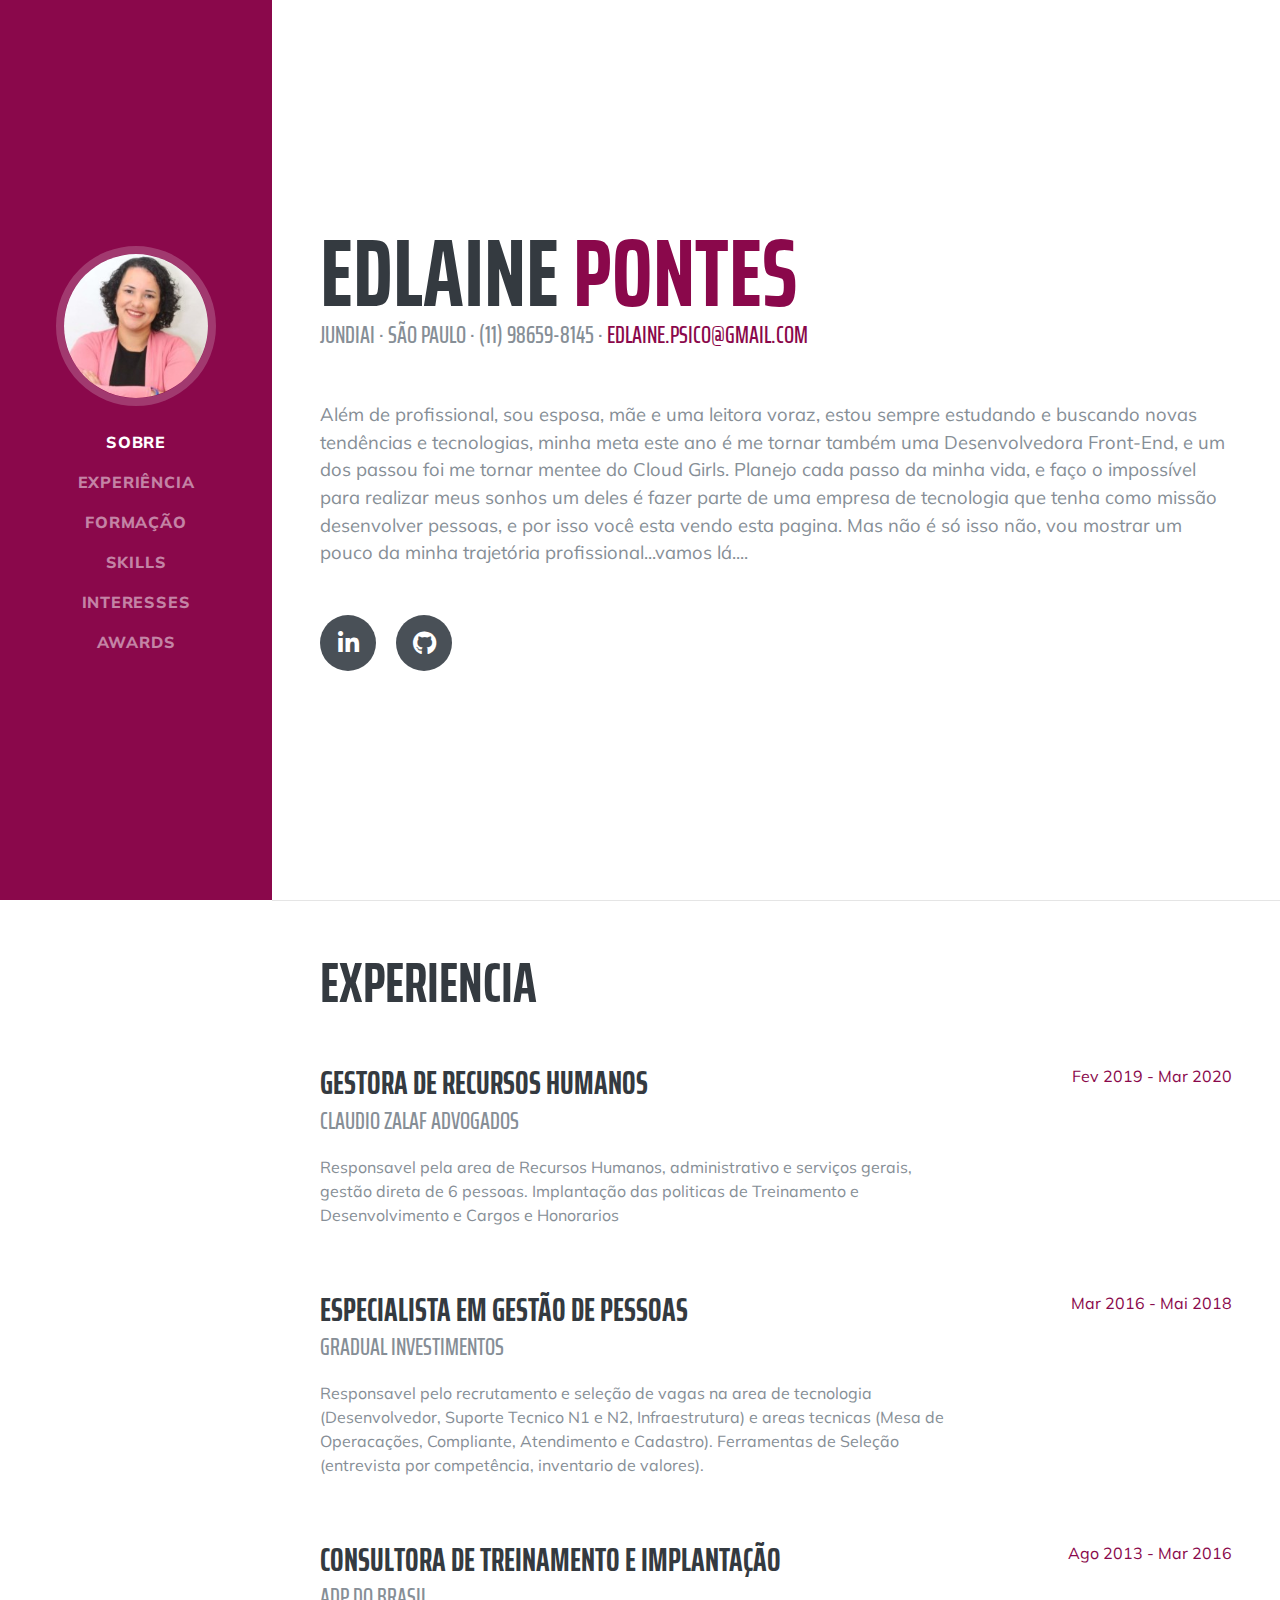
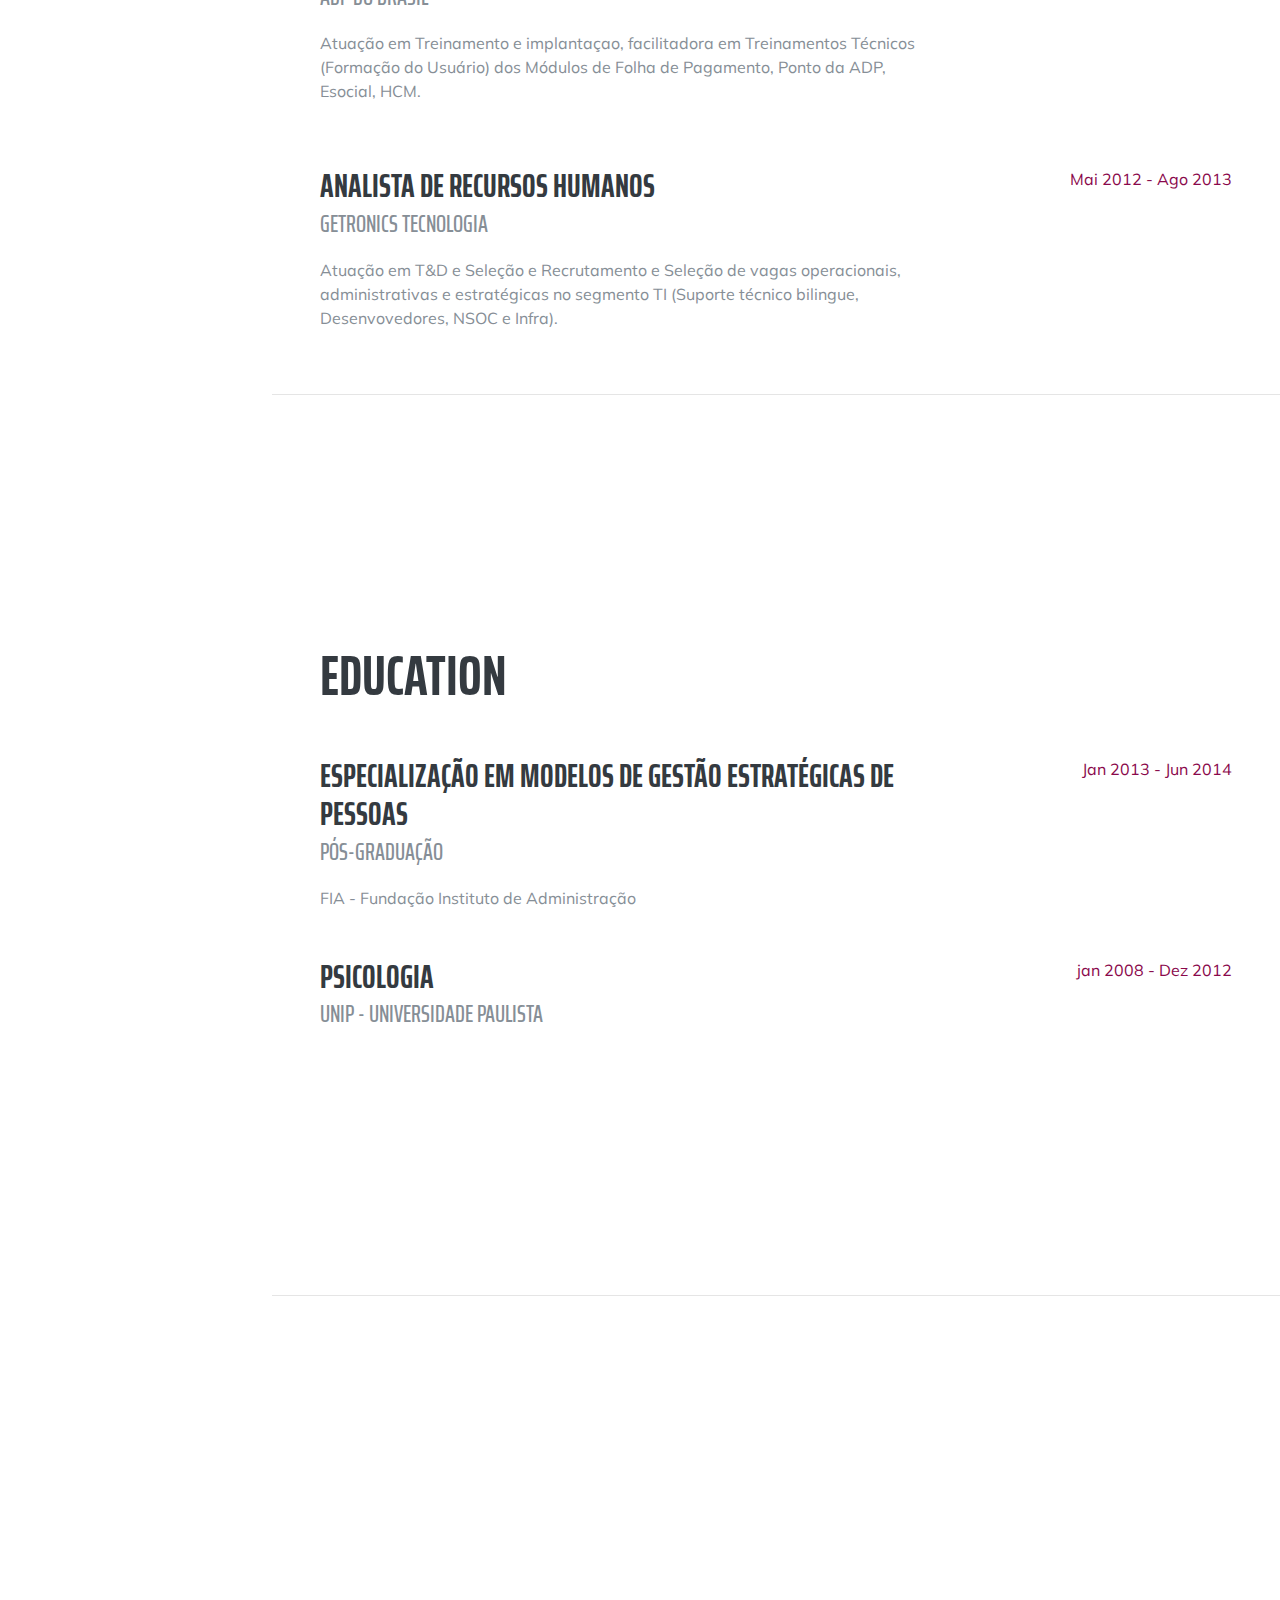
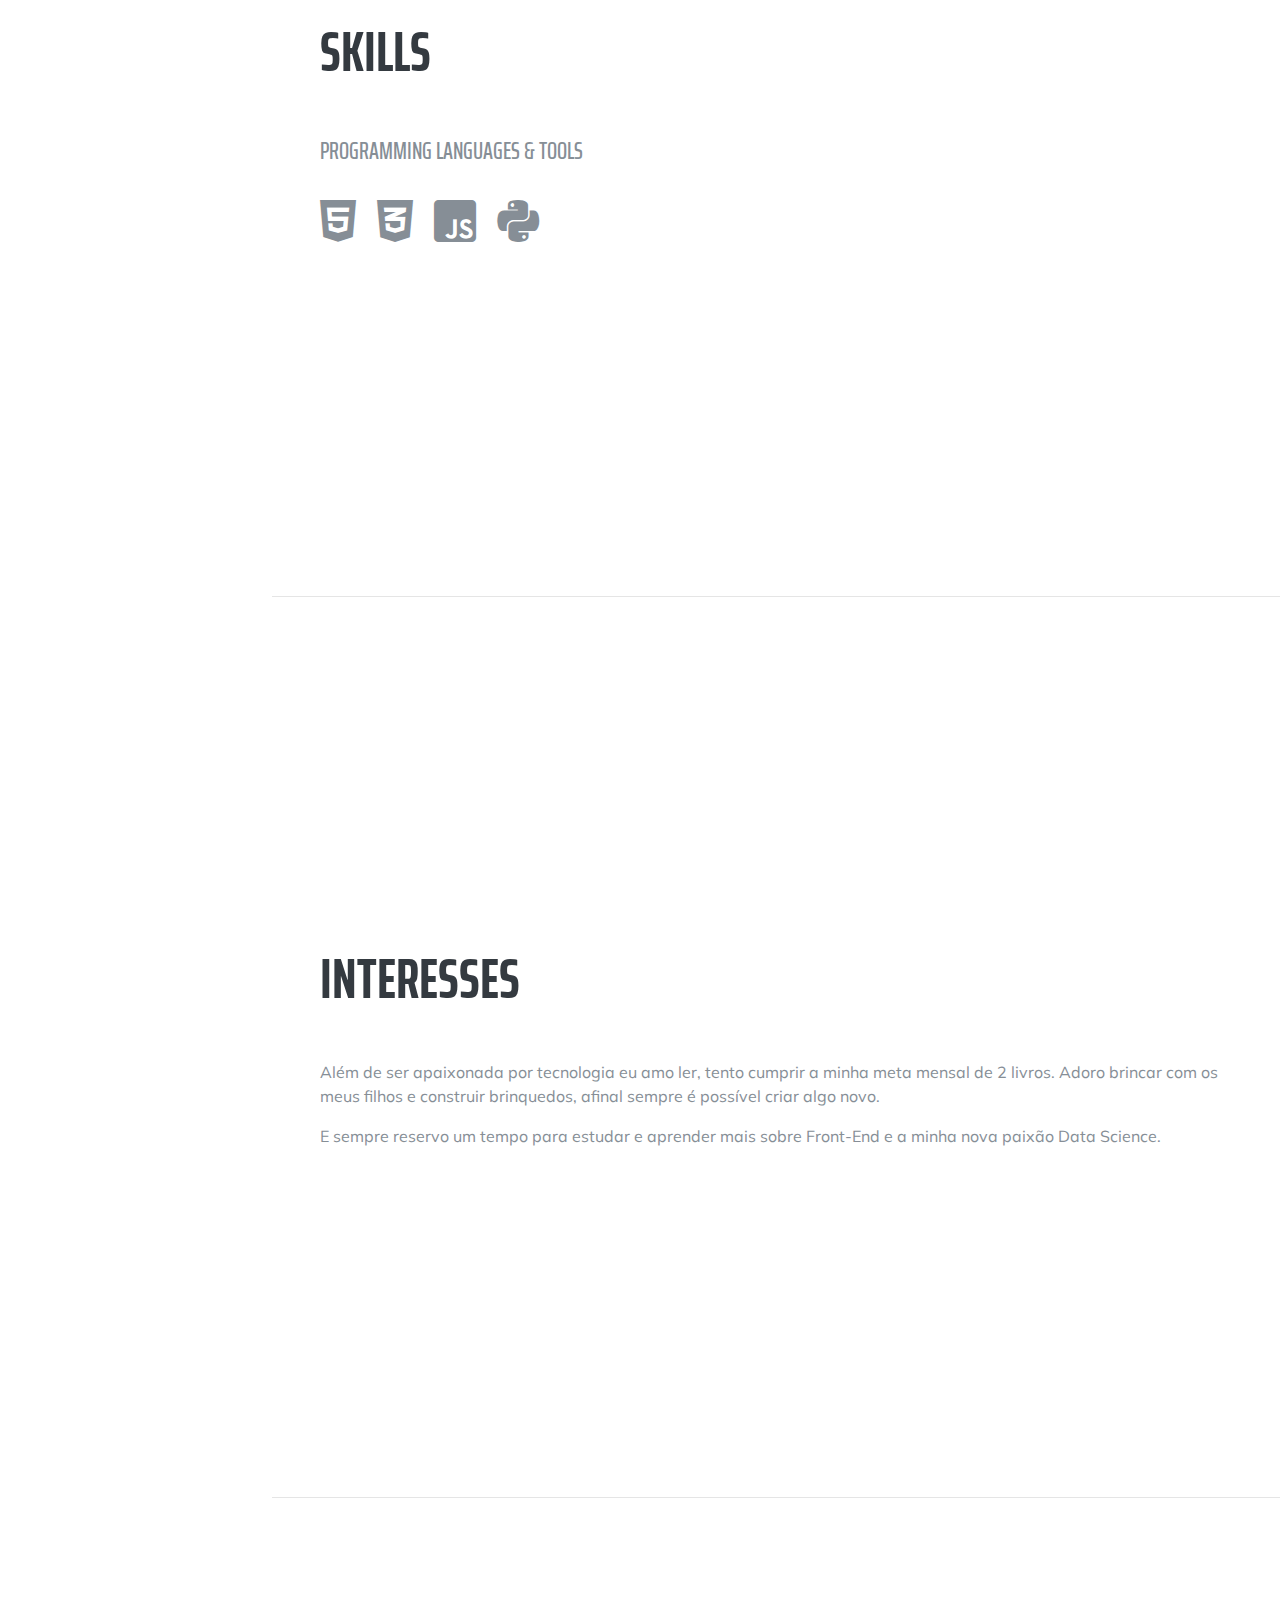
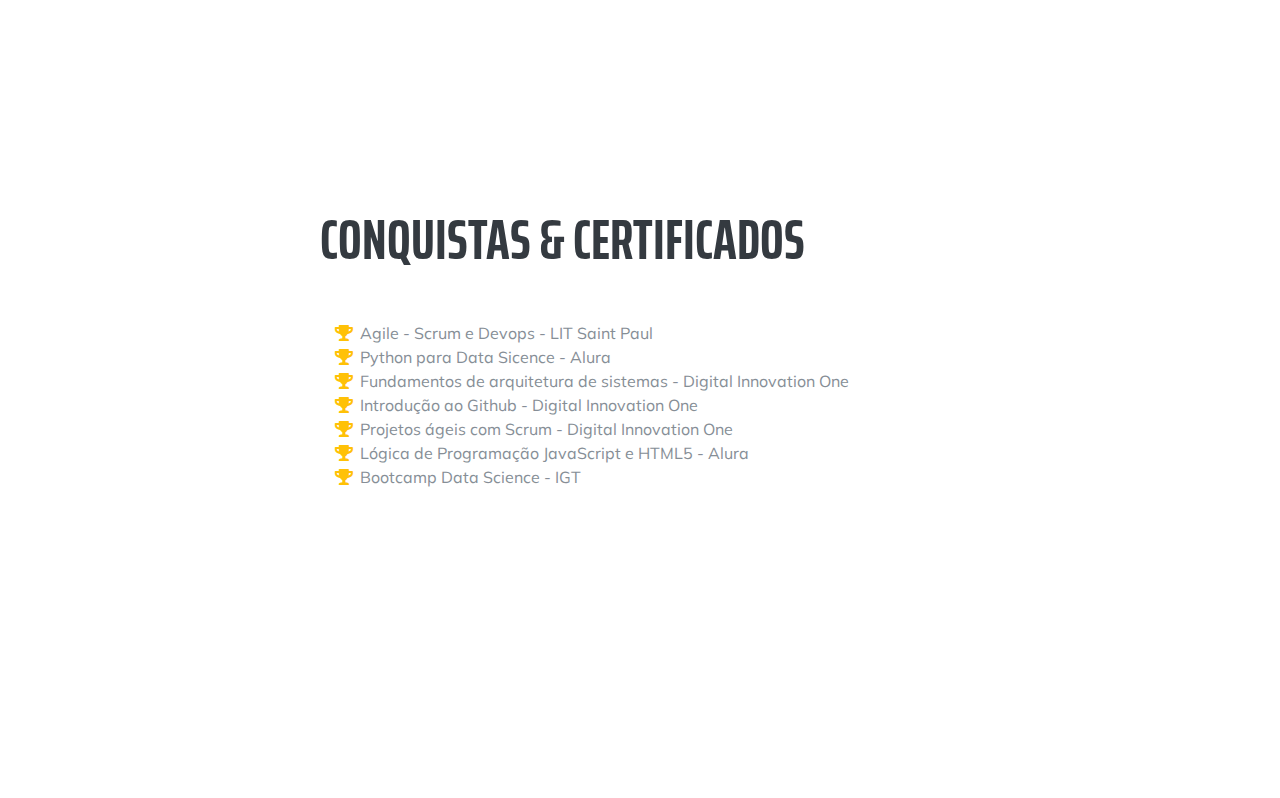
==== index.html @ 1768e77c "primeiro comit pagina pessoal" ====
<!DOCTYPE html>
<html lang="en">

<head>

  <meta charset="utf-8">
  <meta name="viewport" content="width=device-width, initial-scale=1, shrink-to-fit=no">
  <meta name="description" content="">
  <meta name="author" content="">

  <title>Curriculo - Edlaine Pontes</title>

  <!-- Bootstrap core CSS -->
  <link href="vendor/bootstrap/css/bootstrap.min.css" rel="stylesheet">

  <!-- Custom fonts for this template -->
  <link href="https://fonts.googleapis.com/css?family=Saira+Extra+Condensed:500,700" rel="stylesheet">
  <link href="https://fonts.googleapis.com/css?family=Muli:400,400i,800,800i" rel="stylesheet">
  <link href="vendor/fontawesome-free/css/all.min.css" rel="stylesheet">

  <!-- Custom styles for this template -->
  <link href="css/resume.css" rel="stylesheet">

</head>

<body id="page-top">

  <nav class="navbar navbar-expand-lg navbar-dark bg-primary fixed-top" id="sideNav">
    <a class="navbar-brand js-scroll-trigger" href="#page-top">
      <span class="d-block d-lg-none">Edlaine Pontes</span>
      <span class="d-none d-lg-block">
        <img class="img-fluid img-profile rounded-circle mx-auto mb-2" src="img/profile.jpg" alt="imagem do perfil da Edlaine Pontes sorrindo">
      </span>
    </a>
    <button class="navbar-toggler" type="button" data-toggle="collapse" data-target="#navbarSupportedContent" aria-controls="navbarSupportedContent" aria-expanded="false" aria-label="Toggle navigation">
      <span class="navbar-toggler-icon"></span>
    </button>
    <div class="collapse navbar-collapse" id="navbarSupportedContent">
      <ul class="navbar-nav">
        <li class="nav-item">
          <a class="nav-link js-scroll-trigger" href="#about">Sobre</a>
        </li>
        <li class="nav-item">
          <a class="nav-link js-scroll-trigger" href="#experience">Experiência</a>
        </li>
        <li class="nav-item">
          <a class="nav-link js-scroll-trigger" href="#education">Formação</a>
        </li>
        <li class="nav-item">
          <a class="nav-link js-scroll-trigger" href="#skills">Skills</a>
        </li>
        <li class="nav-item">
          <a class="nav-link js-scroll-trigger" href="#interests">Interesses</a>
        </li>
        <li class="nav-item">
          <a class="nav-link js-scroll-trigger" href="#awards">Awards</a>
        </li>
      </ul>
    </div>
  </nav>

  <div class="container-fluid p-0">

    <section class="resume-section p-3 p-lg-5 d-flex align-items-center" id="about">
      <div class="w-100">
        <h1 class="mb-0">Edlaine 
          <span class="text-primary">Pontes</span>
        </h1>
        <div class="subheading mb-5">Jundiai · São Paulo · (11) 98659-8145 ·
          <a href="mailto:edlaine.psico@gmail.com">edlaine.psico@gmail.com</a>
        </div>
        <p class="lead mb-5">Além de profissional, sou esposa, mãe e uma leitora voraz, estou sempre estudando e buscando novas tendências e tecnologias, minha meta este ano é me tornar também uma Desenvolvedora Front-End, e um dos passou foi me tornar mentee do Cloud Girls. Planejo cada passo da minha vida, e faço o impossível para realizar meus sonhos um deles é fazer parte de uma empresa de tecnologia que tenha como missão desenvolver pessoas, e por isso você esta vendo esta pagina. Mas não é só isso não, vou mostrar um pouco da minha trajetória profissional...vamos lá....</p>
        <div class="social-icons">
          <a href="https://www.linkedin.com/in/edlaine-pontes/">
            <i class="fab fa-linkedin-in"></i>
          </a>
          <a href="https://github.com/Edlaine-Pontes">
            <i class="fab fa-github"></i>
          </a>
          
        </div>
      </div>
    </section>

    <hr class="m-0">

    <section class="resume-section p-3 p-lg-5 d-flex justify-content-center" id="experience">
      <div class="w-100">
        <h2 class="mb-5">Experiencia</h2>

        <div class="resume-item d-flex flex-column flex-md-row justify-content-between mb-5">
          <div class="resume-content">
            <h3 class="mb-0">Gestora de Recursos Humanos</h3>
            <div class="subheading mb-3">Claudio Zalaf Advogados</div>
            <p>Responsavel pela area de Recursos Humanos, administrativo e serviços gerais, gestão direta de 6 pessoas. Implantação das politicas de Treinamento e Desenvolvimento e Cargos e Honorarios </p>
          </div>
          <div class="resume-date text-md-right">
            <span class="text-primary">Fev 2019 - Mar 2020</span>
          </div>
        </div>

        <div class="resume-item d-flex flex-column flex-md-row justify-content-between mb-5">
          <div class="resume-content">
            <h3 class="mb-0">Especialista em Gestão de Pessoas</h3>
            <div class="subheading mb-3">Gradual Investimentos</div>
            <p>Responsavel pelo recrutamento e seleção de vagas na area de tecnologia (Desenvolvedor, Suporte Tecnico N1 e N2, Infraestrutura) e areas tecnicas (Mesa de Operacações, Compliante, Atendimento e Cadastro). Ferramentas de Seleção (entrevista por competência, inventario de valores).</p>
          </div>
          <div class="resume-date text-md-right">
            <span class="text-primary">Mar 2016 - Mai 2018</span>
          </div>
        </div>

        <div class="resume-item d-flex flex-column flex-md-row justify-content-between mb-5">
          <div class="resume-content">
            <h3 class="mb-0">Consultora de Treinamento e Implantação</h3>
            <div class="subheading mb-3">ADP do Brasil</div>
            <p>Atuação em Treinamento e implantaçao, facilitadora em Treinamentos Técnicos (Formação do Usuário) dos Módulos de Folha de Pagamento, Ponto da ADP, Esocial,  HCM.</p>
          </div>
          <div class="resume-date text-md-right">
            <span class="text-primary">Ago 2013 - Mar 2016</span>
          </div>
        </div>

        <div class="resume-item d-flex flex-column flex-md-row justify-content-between">
          <div class="resume-content">
            <h3 class="mb-0">Analista de Recursos Humanos</h3>
            <div class="subheading mb-3">Getronics Tecnologia</div>
            <p>Atuação em T&D e Seleção e Recrutamento e Seleção de vagas operacionais, administrativas e estratégicas no segmento TI (Suporte técnico bilingue, Desenvovedores, NSOC e Infra).</p>
          </div>
          <div class="resume-date text-md-right">
            <span class="text-primary">Mai 2012 - Ago 2013</span>
          </div>
        </div>

      </div>

    </section>

    <hr class="m-0">

    <section class="resume-section p-3 p-lg-5 d-flex align-items-center" id="education">
      <div class="w-100">
        <h2 class="mb-5">Education</h2>

        <div class="resume-item d-flex flex-column flex-md-row justify-content-between mb-5">
          <div class="resume-content">
            <h3 class="mb-0">ESPECIALIZAÇÃO EM MODELOS DE GESTÃO ESTRATÉGICAS DE PESSOAS</h3>
            <div class="subheading mb-3">PÓS-GRADUAÇÃO </div>
            <div>FIA - Fundação Instituto de Administração</div>
            
          </div>
          <div class="resume-date text-md-right">
            <span class="text-primary">Jan 2013 - Jun 2014</span>
          </div>
        </div>

        <div class="resume-item d-flex flex-column flex-md-row justify-content-between">
          <div class="resume-content">
            <h3 class="mb-0">PSICOLOGIA</h3>
            <div class="subheading mb-3">UNIP - UNIVERSIDADE PAULISTA</div>
          
          </div>
          <div class="resume-date text-md-right">
            <span class="text-primary">jan 2008 - Dez 2012</span>
          </div>
        </div>

      </div>
    </section>

    <hr class="m-0">

    <section class="resume-section p-3 p-lg-5 d-flex align-items-center" id="skills">
      <div class="w-100">
        <h2 class="mb-5">Skills</h2>

        <div class="subheading mb-3">Programming Languages &amp; Tools</div>
        <ul class="list-inline dev-icons">
          <li class="list-inline-item">
            <i class="fab fa-html5"></i>
          </li>
          <li class="list-inline-item">
            <i class="fab fa-css3-alt"></i>
          </li>
          <li class="list-inline-item">
            <i class="fab fa-js-square"></i>
          </li>
          <li class="list-inline-item">
            <i class="fab fa-python"></i>
          </li>
          
        </ul>
    </section>

    <hr class="m-0">

    <section class="resume-section p-3 p-lg-5 d-flex align-items-center" id="interests">
      <div class="w-100">
        <h2 class="mb-5">Interesses</h2>
        <p>Além de ser apaixonada por tecnologia eu amo ler, tento cumprir a minha meta mensal de 2 livros. Adoro brincar com os meus filhos e construir brinquedos, afinal sempre é possível criar algo novo.</p>
        <p class="mb-0">E sempre reservo um tempo para estudar e aprender mais sobre Front-End e a minha nova paixão Data Science.</p>
      </div>
    </section>

    <hr class="m-0">

    <section class="resume-section p-3 p-lg-5 d-flex align-items-center" id="awards">
      <div class="w-100">
        <h2 class="mb-5">Conquistas &amp; Certificados</h2>
        <ul class="fa-ul mb-0">
          <li>
            <i class="fa-li fa fa-trophy text-warning"></i>
            Agile - Scrum e Devops - LIT Saint Paul</li>
          <li>
            <i class="fa-li fa fa-trophy text-warning"></i>
            Python para Data Sicence - Alura</li>
          <li>
            <i class="fa-li fa fa-trophy text-warning"></i>
            Fundamentos de arquitetura de sistemas - Digital Innovation One</li>
          <li>
            <i class="fa-li fa fa-trophy text-warning"></i>
            Introdução ao Github - Digital Innovation One</li>
          <li>
            <i class="fa-li fa fa-trophy text-warning"></i>
            Projetos ágeis com Scrum - Digital Innovation One</li>
          <li>
            <i class="fa-li fa fa-trophy text-warning"></i>
            Lógica de Programação JavaScript e HTML5 - Alura</li>
          <li>
            <i class="fa-li fa fa-trophy text-warning"></i>
            Bootcamp Data Science - IGT</li>
        </ul>
      </div>
    </section>

  </div>

  <!-- Bootstrap core JavaScript -->
  <script src="vendor/jquery/jquery.min.js"></script>
  <script src="vendor/bootstrap/js/bootstrap.bundle.min.js"></script>

  <!-- Plugin JavaScript -->
  <script src="vendor/jquery-easing/jquery.easing.min.js"></script>

  <!-- Custom scripts for this template -->
  <script src="js/resume.min.js"></script>

</body>

</html>
---- css/resume.css ----
/*!
 * Start Bootstrap - Resume v5.0.8 (https://startbootstrap.com/template-overviews/resume)
 * Copyright 2013-2019 Start Bootstrap
 * Licensed under MIT (https://github.com/BlackrockDigital/startbootstrap-resume/blob/master/LICENSE)
 */

body {
  font-family: 'Muli', -apple-system, BlinkMacSystemFont, 'Segoe UI', Roboto, 'Helvetica Neue', Arial, sans-serif, 'Apple Color Emoji', 'Segoe UI Emoji', 'Segoe UI Symbol', 'Noto Color Emoji';
  padding-top: 54px;
  color: #868e96;
}

@media (min-width: 992px) {
  body {
    padding-top: 0;
    padding-left: 17rem;
  }
}

h1,
h2,
h3,
h4,
h5,
h6 {
  font-family: 'Saira Extra Condensed', -apple-system, BlinkMacSystemFont, 'Segoe UI', Roboto, 'Helvetica Neue', Arial, sans-serif, 'Apple Color Emoji', 'Segoe UI Emoji', 'Segoe UI Symbol', 'Noto Color Emoji';
  font-weight: 700;
  text-transform: uppercase;
  color: #343a40;
}

h1 {
  font-size: 6rem;
  line-height: 5.5rem;
}

h2 {
  font-size: 3.5rem;
}

h3 {
  font-size: 2rem;
}

p.lead {
  font-size: 1.15rem;
  font-weight: 400;
}

.subheading {
  text-transform: uppercase;
  font-weight: 500;
  font-family: 'Saira Extra Condensed', -apple-system, BlinkMacSystemFont, 'Segoe UI', Roboto, 'Helvetica Neue', Arial, sans-serif, 'Apple Color Emoji', 'Segoe UI Emoji', 'Segoe UI Symbol', 'Noto Color Emoji';
  font-size: 1.5rem;
}

.social-icons a {
  display: inline-block;
  height: 3.5rem;
  width: 3.5rem;
  background-color: #495057;
  color: #fff !important;
  border-radius: 100%;
  text-align: center;
  font-size: 1.5rem;
  line-height: 3.5rem;
  margin-right: 1rem;
}

.social-icons a:last-child {
  margin-right: 0;
}

.social-icons a:hover {
  background-color:#8A084B;
}

.dev-icons {
  font-size: 3rem;
}

.dev-icons .list-inline-item i:hover {
  color: #8A084B;
}

#sideNav .navbar-nav .nav-item .nav-link {
  font-weight: 800;
  letter-spacing: 0.05rem;
  text-transform: uppercase;
}

#sideNav .navbar-toggler:focus {
  outline-color: #DF0174;
}

@media (min-width: 992px) {
  #sideNav {
    text-align: center;
    position: fixed;
    top: 0;
    left: 0;
    display: flex;
    flex-direction: column;
    width: 17rem;
    height: 100vh;
  }
  #sideNav .navbar-brand {
    display: flex;
    margin: auto auto 0;
    padding: 0.5rem;
  }
  #sideNav .navbar-brand .img-profile {
    max-width: 10rem;
    max-height: 10rem;
    border: 0.5rem solid rgba(255, 255, 255, 0.2);
  }
  #sideNav .navbar-collapse {
    display: flex;
    align-items: flex-start;
    flex-grow: 0;
    width: 100%;
    margin-bottom: auto;
  }
  #sideNav .navbar-collapse .navbar-nav {
    flex-direction: column;
    width: 100%;
  }
  #sideNav .navbar-collapse .navbar-nav .nav-item {
    display: block;
  }
  #sideNav .navbar-collapse .navbar-nav .nav-item .nav-link {
    display: block;
  }
}

section.resume-section {
  padding-top: 5rem !important;
  padding-bottom: 5rem !important;
  max-width: 75rem;
}

section.resume-section .resume-item .resume-date {
  min-width: none;
}

@media (min-width: 768px) {
  section.resume-section {
    min-height: 100vh;
  }
  section.resume-section .resume-item .resume-date {
    min-width: 18rem;
  }
}

@media (min-width: 992px) {
  section.resume-section {
    padding-top: 3rem !important;
    padding-bottom: 3rem !important;
  }
}

.bg-primary {
  background-color: #8A084B !important;
}

.text-primary {
  color: #8A084B !important;
}

a {
  color: #8A084B;
}

a:hover, a:focus, a:active {
  color: #8A084B;
}
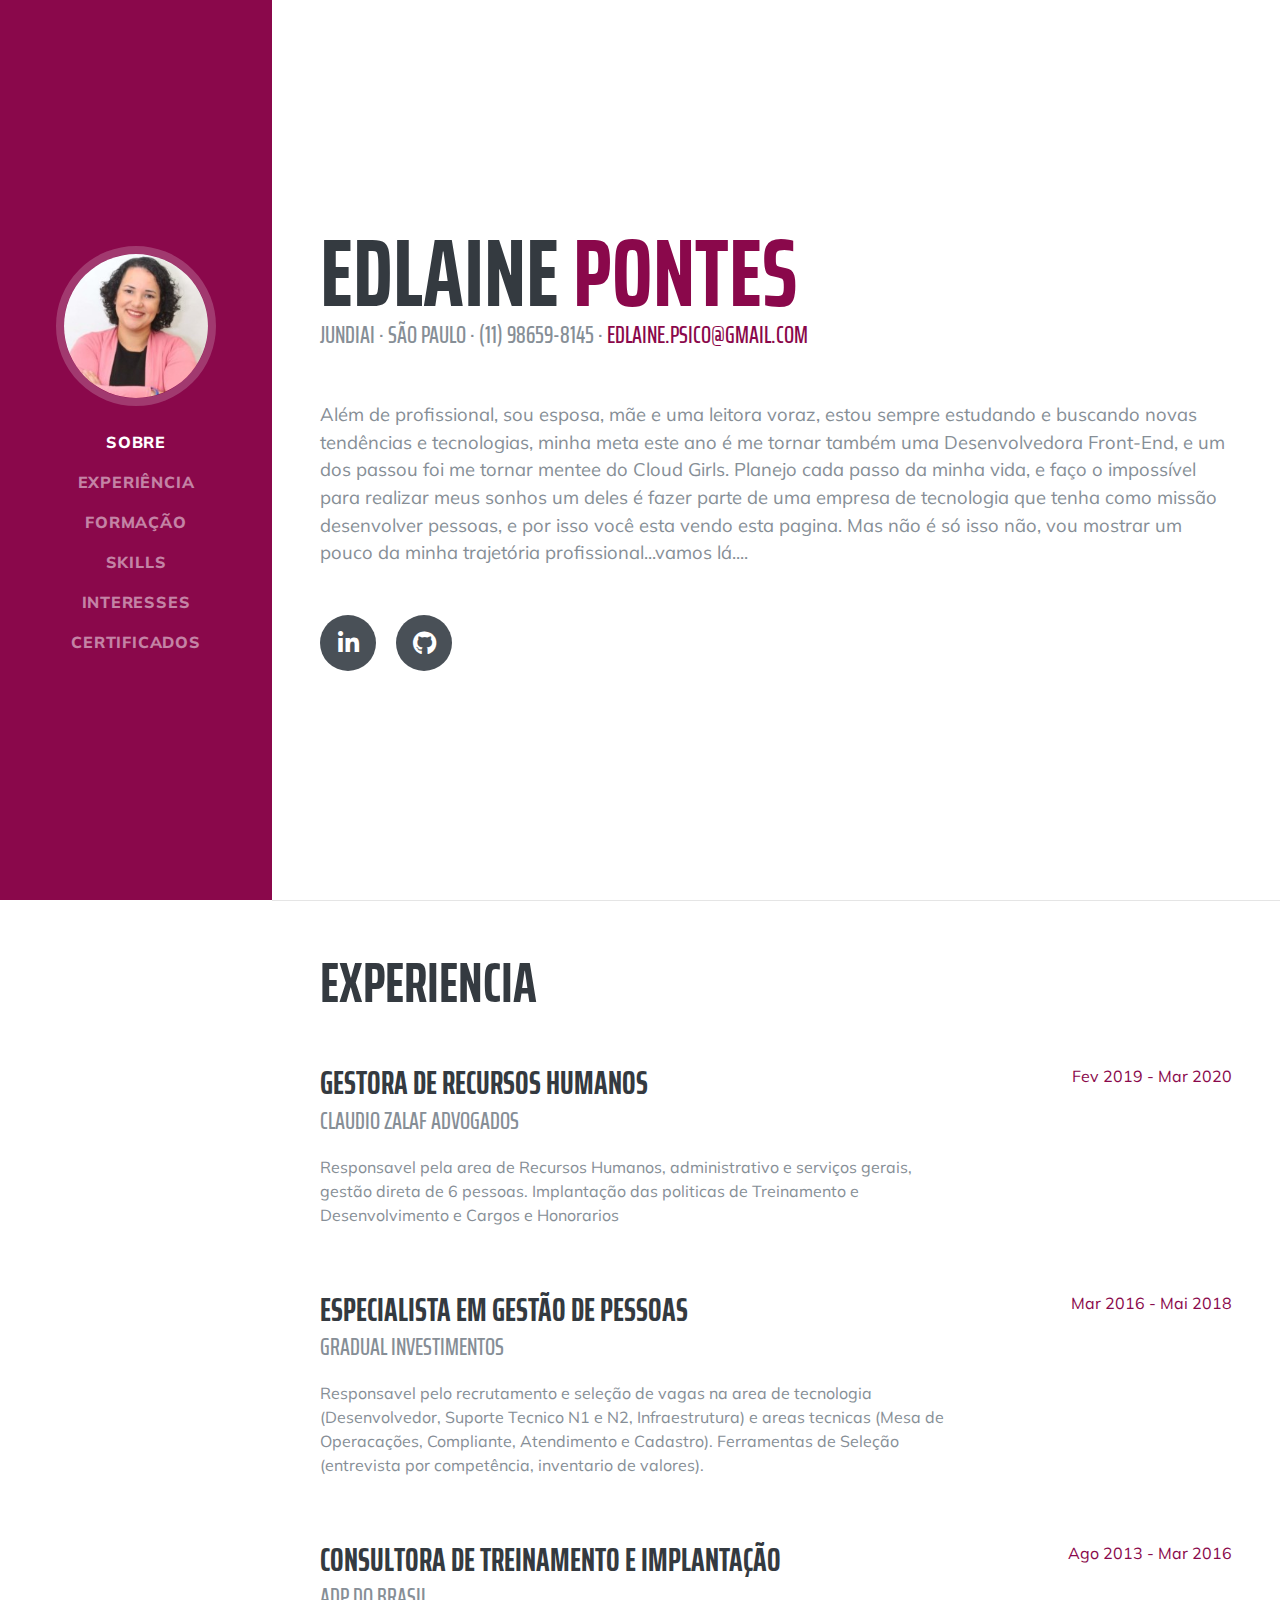
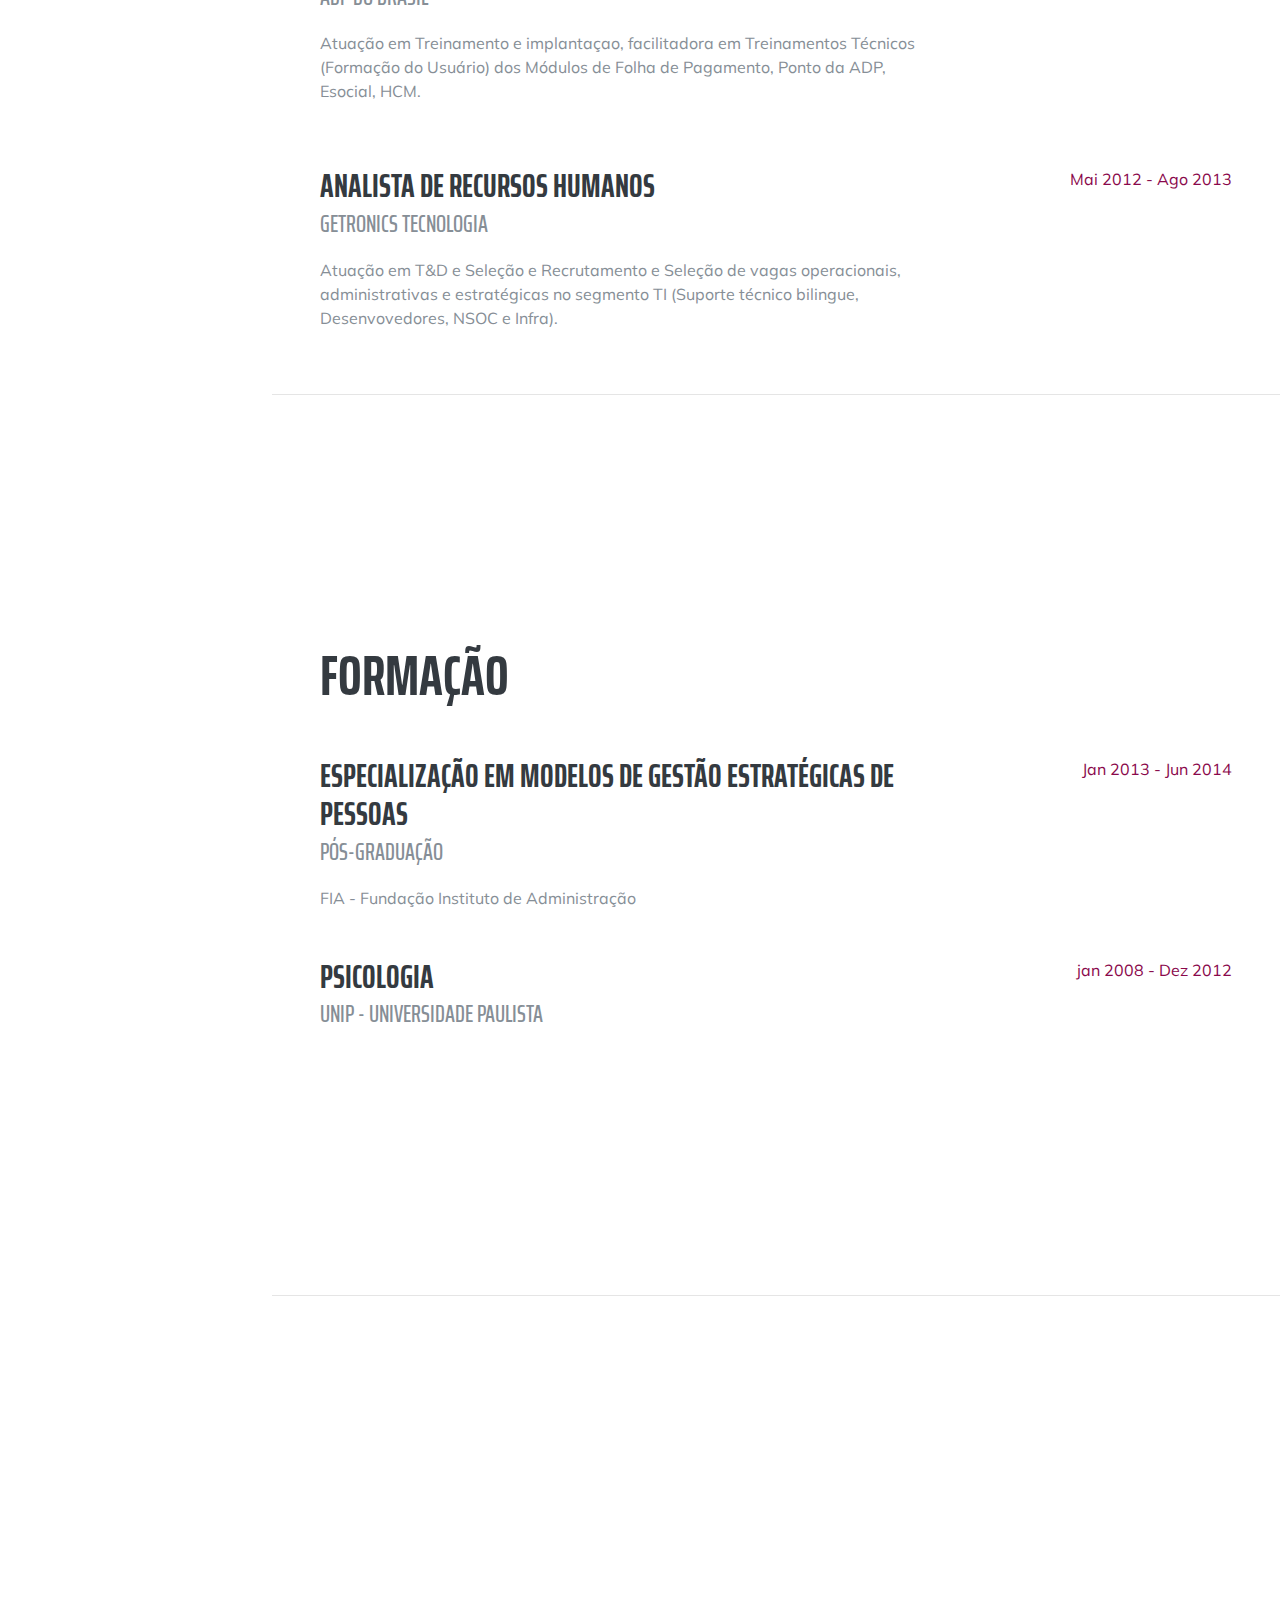
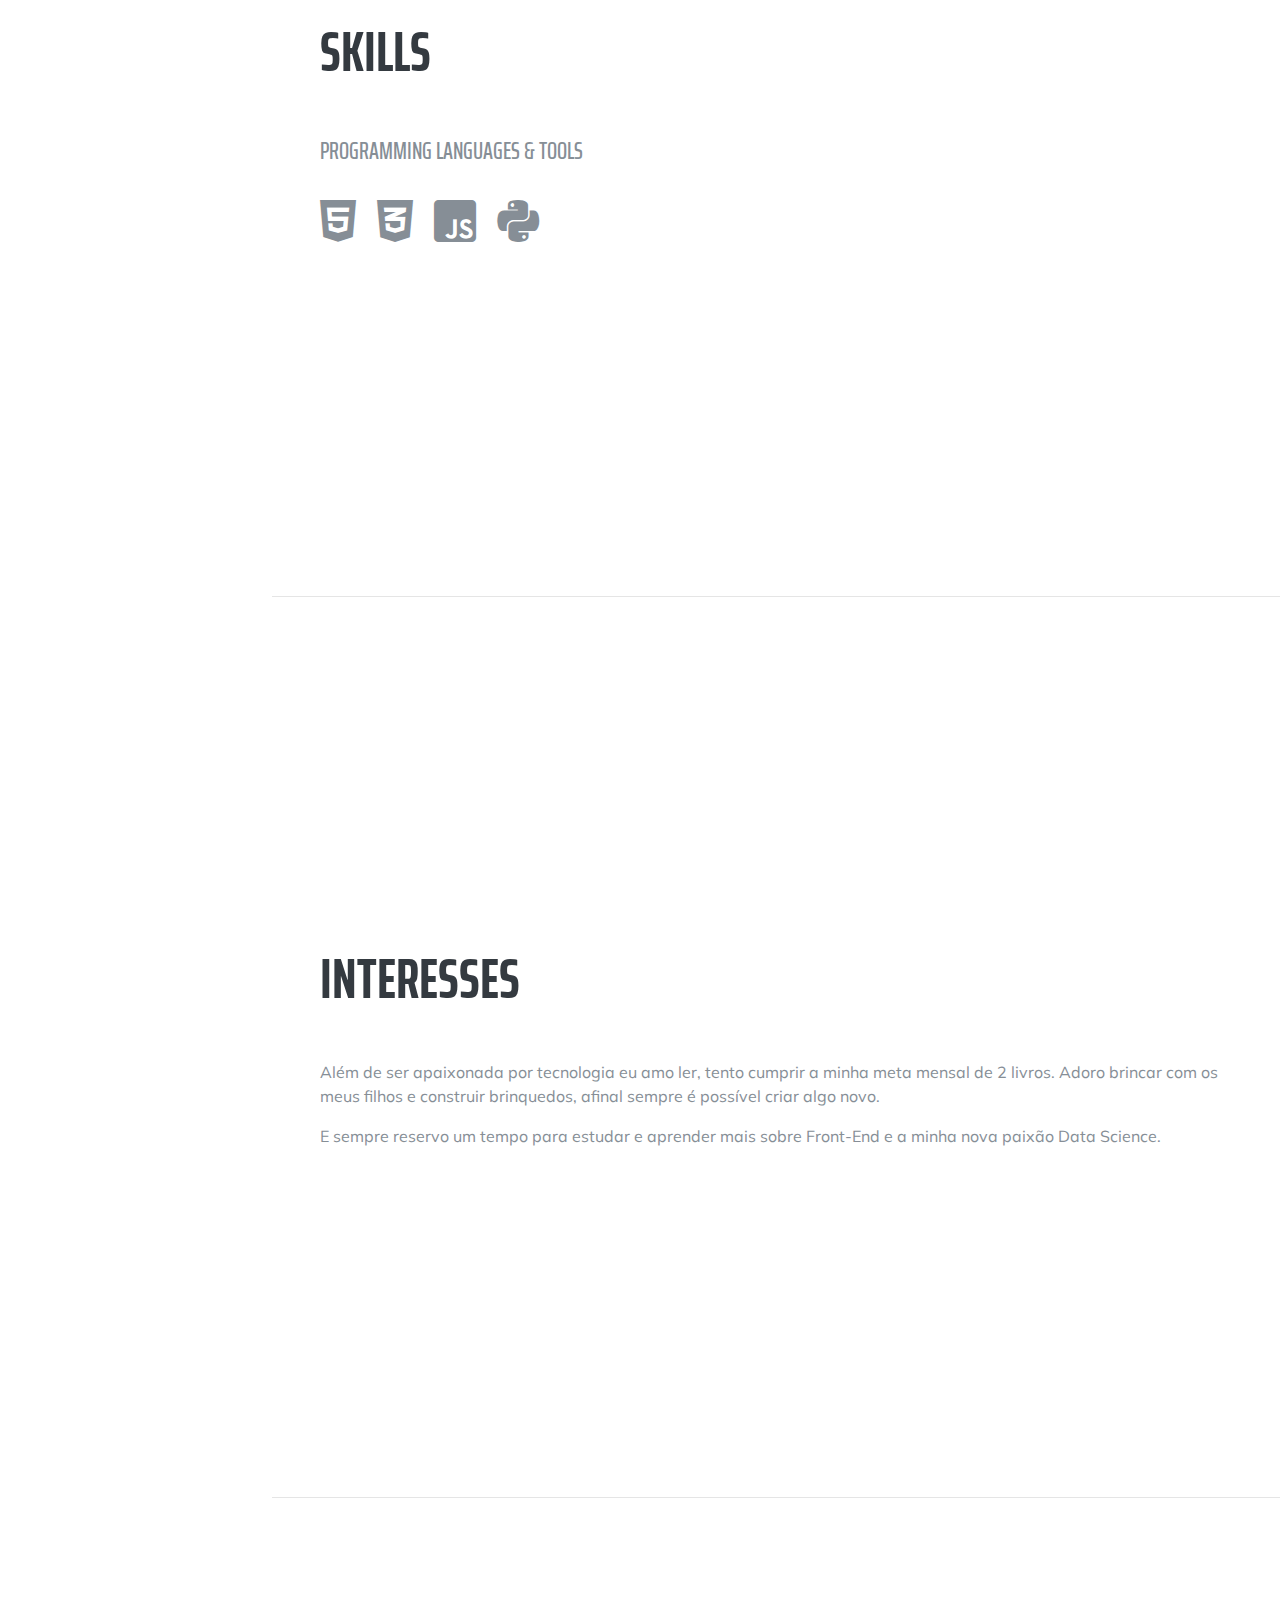
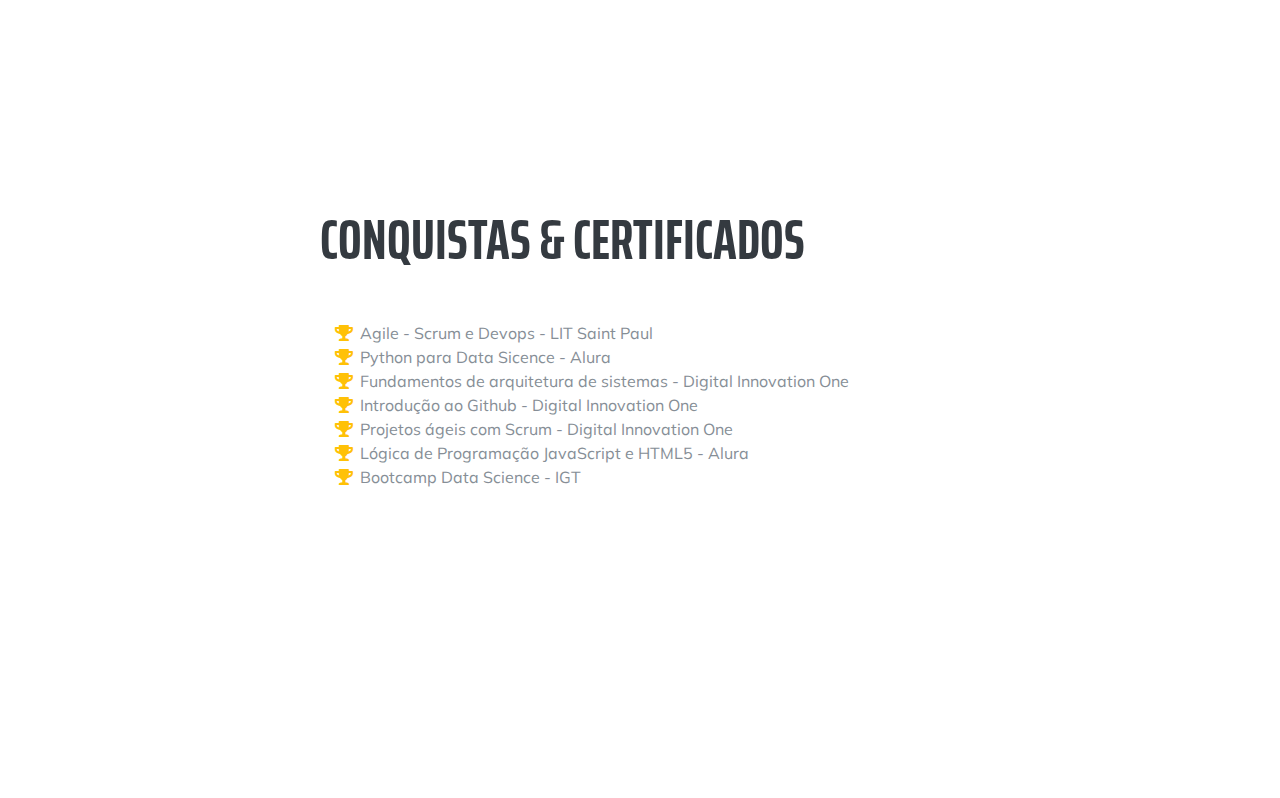
==== commit ad6b7449: "comit correcao de cores da pagina pessoal" ====
--- a/index.html
+++ b/index.html
@@ -53,7 +53,7 @@
           <a class="nav-link js-scroll-trigger" href="#interests">Interesses</a>
         </li>
         <li class="nav-item">
-          <a class="nav-link js-scroll-trigger" href="#awards">Awards</a>
+          <a class="nav-link js-scroll-trigger" href="#awards">Certificados</a>
         </li>
       </ul>
     </div>
@@ -140,7 +140,7 @@
 
     <section class="resume-section p-3 p-lg-5 d-flex align-items-center" id="education">
       <div class="w-100">
-        <h2 class="mb-5">Education</h2>
+        <h2 class="mb-5">Formação</h2>
 
         <div class="resume-item d-flex flex-column flex-md-row justify-content-between mb-5">
           <div class="resume-content">
--- a/css/resume.css
+++ b/css/resume.css
@@ -90,7 +90,7 @@
 }
 
 #sideNav .navbar-toggler:focus {
-  outline-color: #DF0174;
+  outline-color: #525558;
 }
 
 @media (min-width: 992px) {
